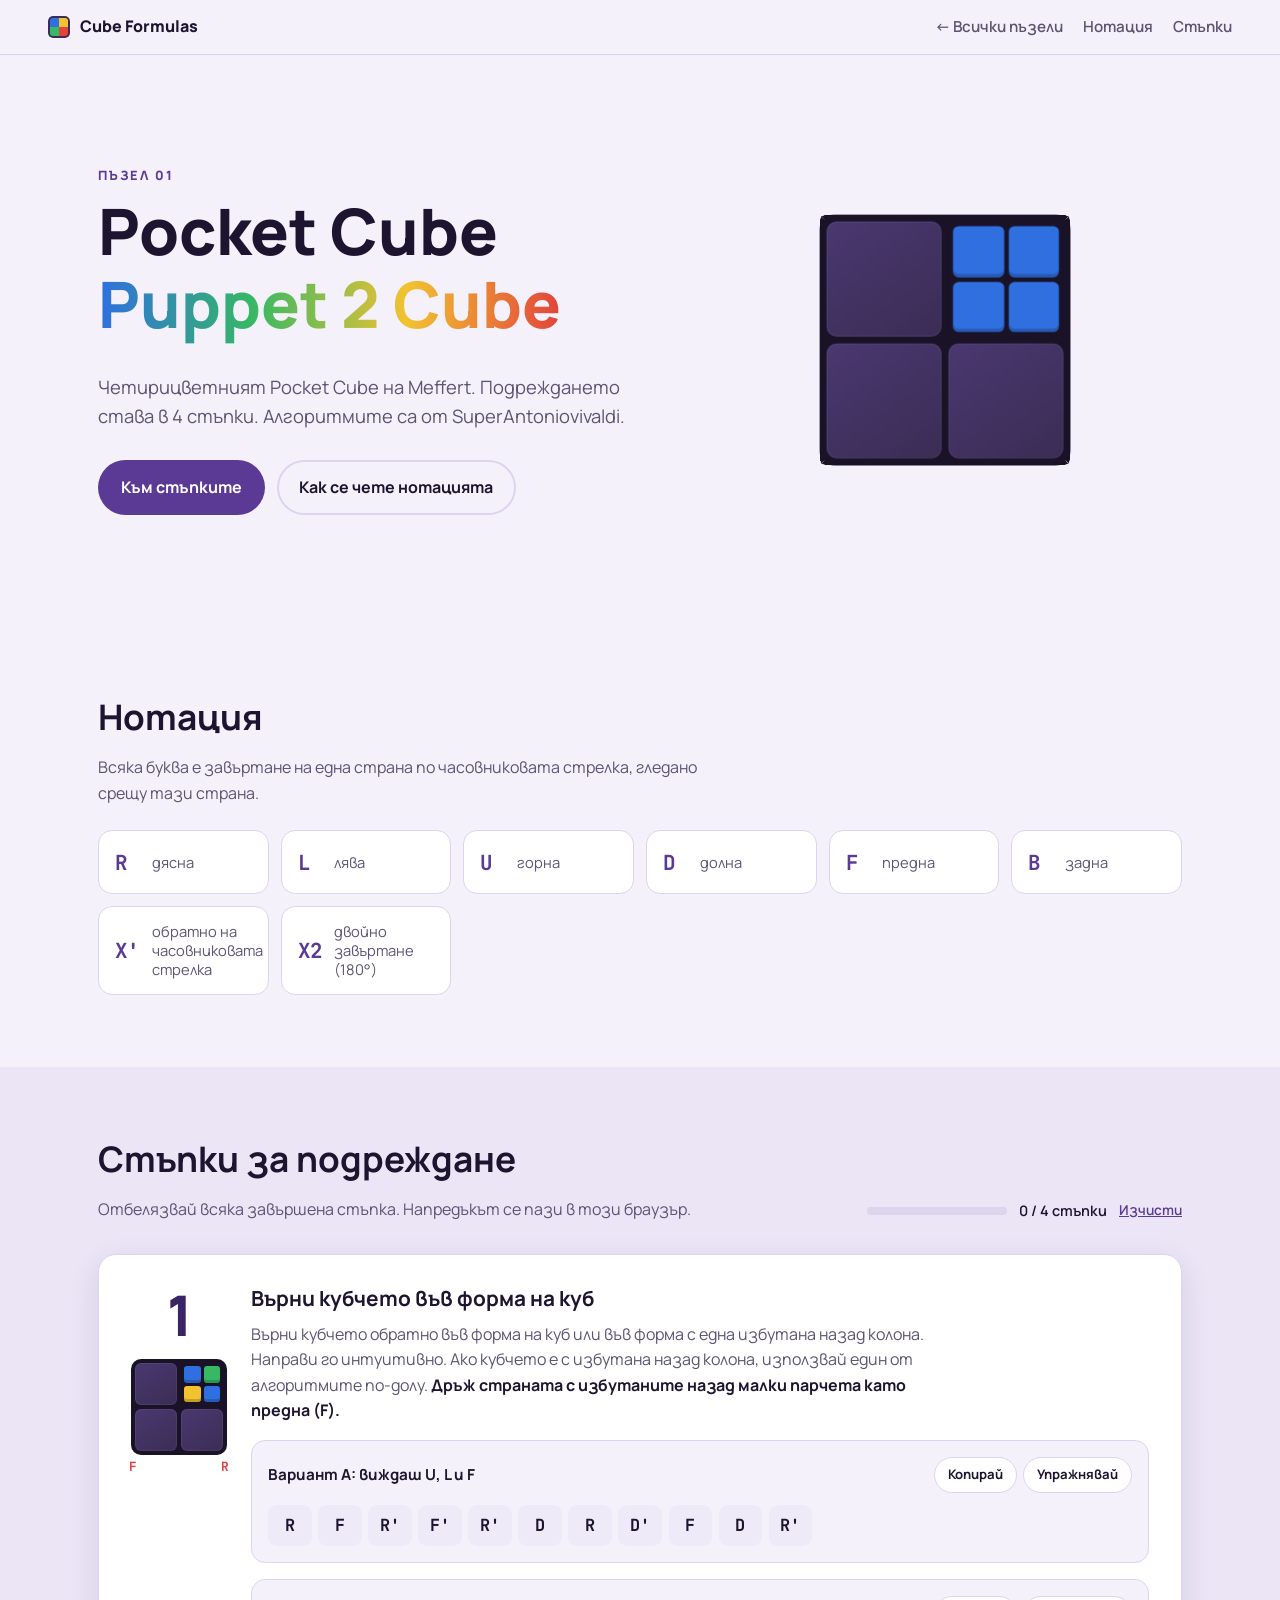
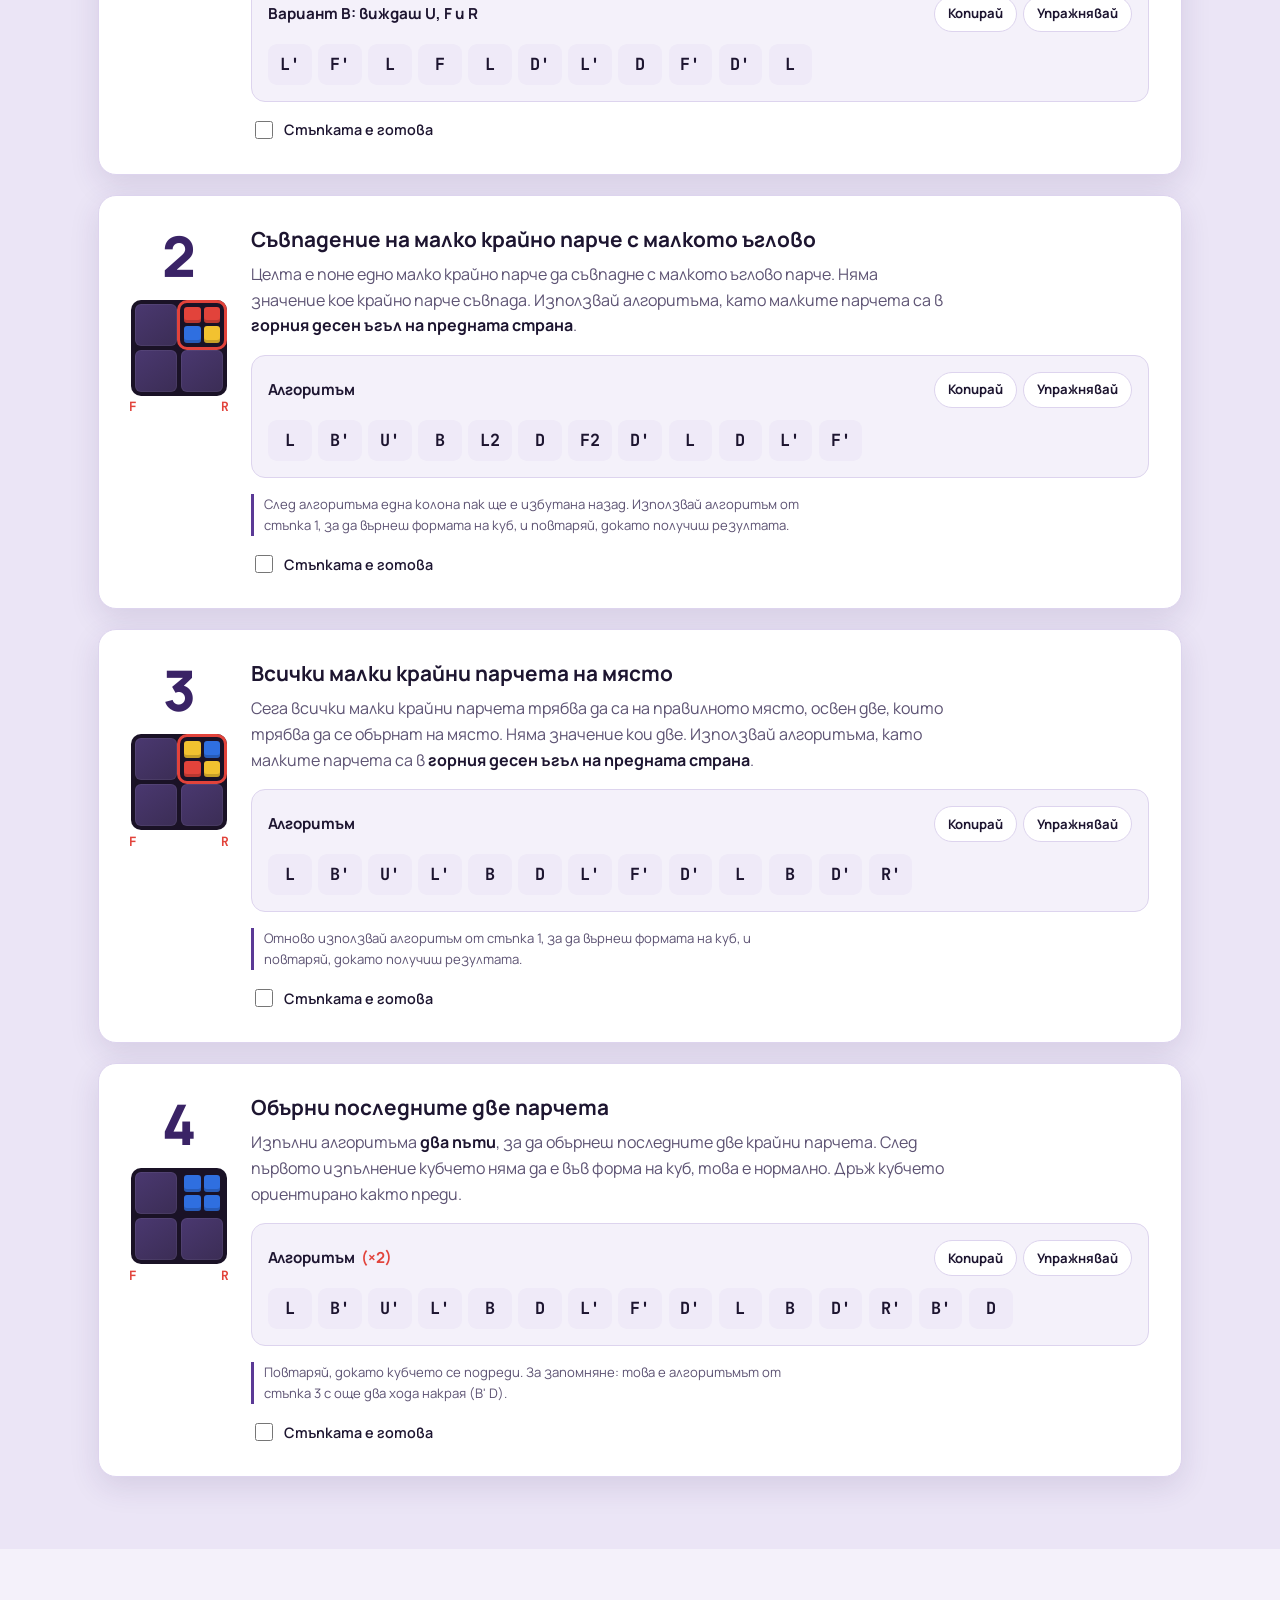
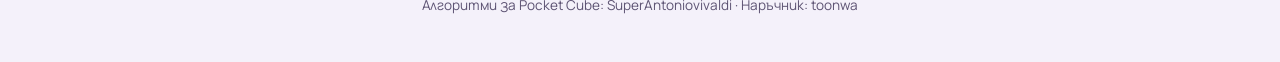
==== pocket-cube.html @ 92e326f6 "Split into home page with animated 4x4 cube and Pocket Cube page Pocket Cube small pieces now sit on" ====
<!doctype html>
<html lang="bg">
<head>
  <meta charset="utf-8">
  <meta name="viewport" content="width=device-width, initial-scale=1">
  <title>Pocket Cube Guide</title>
  <meta name="description" content="Как се подрежда четирицветният Pocket Cube (Puppet 2 Cube) на Meffert в 4 стъпки.">
  <link rel="preconnect" href="https://fonts.googleapis.com">
  <link rel="preconnect" href="https://fonts.gstatic.com" crossorigin>
  <link href="https://fonts.googleapis.com/css2?family=Manrope:wght@400;600;800&family=JetBrains+Mono:wght@500;700&display=swap" rel="stylesheet">
  <link rel="stylesheet" href="css/styles.css">
</head>
<body>
  <header class="topbar">
    <a class="brand" href="index.html" aria-label="Към началната страница">
      <span class="brand__mark" aria-hidden="true"></span>
      Cube Formulas
    </a>
    <nav class="topbar__nav" aria-label="Секции">
      <a href="index.html#puzzles">← Всички пъзели</a>
      <a class="nav-extra" href="#notation">Нотация</a>
      <a class="nav-extra" href="#steps">Стъпки</a>
    </nav>
  </header>

  <main id="top">
    <section class="hero hero--puzzle">
      <div class="hero__text">
        <p class="eyebrow">Пъзел 01</p>
        <h1>Pocket Cube<br><span class="accent">Puppet 2 Cube</span></h1>
        <p class="lead">
          Четирицветният Pocket Cube на Meffert. Подреждането става в 4 стъпки.
          Алгоритмите са от SuperAntoniovivaldi.
        </p>
        <div class="hero__actions">
          <a class="btn btn--primary" href="#steps">Към стъпките</a>
          <a class="btn btn--ghost" href="#notation">Как се чете нотацията</a>
        </div>
      </div>

      <div class="hero__visual" aria-hidden="true">
        <div class="scene">
          <div class="cube3d" id="cube3d"></div>
        </div>
      </div>
    </section>

    <section class="notation" id="notation">
      <h2>Нотация</h2>
      <p class="section-lead">
        Всяка буква е завъртане на една страна по часовниковата стрелка, гледано срещу тази страна.
      </p>
      <div class="notation__grid">
        <div class="note"><b>R</b><span>дясна</span></div>
        <div class="note"><b>L</b><span>лява</span></div>
        <div class="note"><b>U</b><span>горна</span></div>
        <div class="note"><b>D</b><span>долна</span></div>
        <div class="note"><b>F</b><span>предна</span></div>
        <div class="note"><b>B</b><span>задна</span></div>
        <div class="note note--mod"><b>X'</b><span>обратно на часовниковата стрелка</span></div>
        <div class="note note--mod"><b>X2</b><span>двойно завъртане (180°)</span></div>
      </div>
    </section>

    <section class="puzzle" id="pocket-cube">
      <div class="puzzle__head">
        <div>
          <h2>Стъпки за подреждане</h2>
          <p class="section-lead">
            Отбелязвай всяка завършена стъпка. Напредъкът се пази в този браузър.
          </p>
        </div>
        <div class="progress" aria-live="polite">
          <div class="progress__bar"><span id="progressFill"></span></div>
          <span id="progressText">0 / 4 стъпки</span>
          <button class="link-btn" id="resetProgress" type="button">Изчисти</button>
        </div>
      </div>

      <ol class="steps" id="steps"></ol>
    </section>
  </main>

  <footer class="footer">
    <p>Алгоритми за Pocket Cube: SuperAntoniovivaldi · Наръчник: toonwa</p>
  </footer>

  <div class="toast" id="toast" role="status" aria-live="polite"></div>

  <script src="js/pocket-cube.js"></script>
</body>
</html>
---- css/styles.css ----
:root {
  --bg: #f4f1fa;
  --bg-alt: #ebe5f6;
  --surface: #ffffff;
  --text: #1d1530;
  --muted: #5d5373;
  --border: #ddd4ee;
  --purple: #5b3a96;
  --purple-deep: #3a2366;
  --body: #3b2d55;        /* пластмасата на кубчето */
  --blue: #2f6fe0;
  --green: #36b864;
  --yellow: #f2c230;
  --red: #e2433b;
  --orange: #f28a2e;
  --white: #f4f2f7;
  --chip: #efeaf8;
  --chip-active: #5b3a96;
  --chip-active-text: #ffffff;
  --shadow: 0 10px 30px rgba(58, 35, 102, 0.12);
  --radius: 18px;
}

@media (prefers-color-scheme: dark) {
  :root:not([data-theme="light"]) {
    --bg: #140f1f;
    --bg-alt: #1b1529;
    --surface: #221a33;
    --text: #f1ecfa;
    --muted: #b3a8c9;
    --border: #352a4c;
    --purple: #a483e6;
    --purple-deep: #c9b5f5;
    --chip: #2d2343;
    --chip-active: #a483e6;
    --chip-active-text: #140f1f;
    --shadow: 0 10px 30px rgba(0, 0, 0, 0.35);
  }
}

:root[data-theme="dark"] {
  --bg: #140f1f;
  --bg-alt: #1b1529;
  --surface: #221a33;
  --text: #f1ecfa;
  --muted: #b3a8c9;
  --border: #352a4c;
  --purple: #a483e6;
  --purple-deep: #c9b5f5;
  --chip: #2d2343;
  --chip-active: #a483e6;
  --chip-active-text: #140f1f;
  --shadow: 0 10px 30px rgba(0, 0, 0, 0.35);
}

* { box-sizing: border-box; }

html { scroll-behavior: smooth; }

body {
  margin: 0;
  background: var(--bg);
  color: var(--text);
  font-family: "Manrope", system-ui, -apple-system, "Segoe UI", sans-serif;
  line-height: 1.6;
  -webkit-font-smoothing: antialiased;
}

h1, h2, h3 { line-height: 1.15; margin: 0 0 .5em; }
h2 { font-size: clamp(1.6rem, 3vw, 2.2rem); }
a { color: inherit; }

.eyebrow {
  margin: 0 0 .5rem;
  font-size: .8rem;
  font-weight: 800;
  letter-spacing: .14em;
  text-transform: uppercase;
  color: var(--purple);
}

.section-lead { color: var(--muted); max-width: 60ch; margin: 0; }

/* ---------- Top bar ---------- */
.topbar {
  position: sticky;
  top: 0;
  z-index: 10;
  display: flex;
  align-items: center;
  justify-content: space-between;
  gap: 1rem;
  padding: .9rem clamp(16px, 4vw, 48px);
  background: color-mix(in srgb, var(--bg) 85%, transparent);
  backdrop-filter: blur(10px);
  border-bottom: 1px solid var(--border);
}

.brand {
  display: flex;
  align-items: center;
  gap: .6rem;
  font-weight: 800;
  text-decoration: none;
}

.brand__mark {
  width: 22px;
  height: 22px;
  border-radius: 5px;
  background:
    linear-gradient(var(--blue), var(--blue)) 0 0 / 50% 50% no-repeat,
    linear-gradient(var(--yellow), var(--yellow)) 100% 0 / 50% 50% no-repeat,
    linear-gradient(var(--green), var(--green)) 0 100% / 50% 50% no-repeat,
    linear-gradient(var(--red), var(--red)) 100% 100% / 50% 50% no-repeat;
  box-shadow: inset 0 0 0 2px var(--body);
}

.topbar__nav { display: flex; gap: 1.25rem; font-weight: 600; font-size: .95rem; }
.topbar__nav a { text-decoration: none; color: var(--muted); }
.topbar__nav a:hover { color: var(--text); }

/* ---------- Buttons ---------- */
.btn {
  display: inline-flex;
  align-items: center;
  justify-content: center;
  padding: .8rem 1.3rem;
  border-radius: 999px;
  font-weight: 700;
  text-decoration: none;
  border: 2px solid transparent;
  transition: transform .15s ease, background .15s ease;
}
.btn:hover { transform: translateY(-2px); }
.btn--primary { background: var(--purple); color: #fff; }
:root[data-theme="dark"] .btn--primary { color: #140f1f; }
@media (prefers-color-scheme: dark) {
  :root:not([data-theme="light"]) .btn--primary { color: #140f1f; }
}
.btn--ghost { border-color: var(--border); }

.link-btn {
  background: none;
  border: 0;
  padding: 0;
  font: inherit;
  font-size: .85rem;
  color: var(--purple);
  cursor: pointer;
  text-decoration: underline;
}

/* ---------- Hero ---------- */
.hero {
  display: grid;
  grid-template-columns: 1.1fr .9fr;
  align-items: center;
  gap: 2rem;
  max-width: 1180px;
  margin: 0 auto;
  padding: clamp(48px, 9vw, 110px) clamp(16px, 4vw, 48px);
}

.hero h1 { font-size: clamp(2.3rem, 5.5vw, 4rem); font-weight: 800; }
.accent {
  background: linear-gradient(90deg, var(--blue), var(--green), var(--yellow), var(--red));
  -webkit-background-clip: text;
  background-clip: text;
  color: transparent;
}
.lead { font-size: 1.15rem; color: var(--muted); max-width: 52ch; }
.hero__actions { display: flex; flex-wrap: wrap; gap: .75rem; margin-top: 1.75rem; }

.hero__visual { display: grid; place-items: center; min-height: 320px; }

/* 3D cube */
.scene { width: 220px; height: 220px; perspective: 900px; }
.cube3d {
  --s: 220px;
  position: relative;
  width: var(--s);
  height: var(--s);
  transform-style: preserve-3d;
  animation: spin 14s linear infinite;
}
.cube3d:hover { animation-play-state: paused; }

@keyframes spin {
  from { transform: rotateX(-24deg) rotateY(0deg); }
  to   { transform: rotateX(-24deg) rotateY(360deg); }
}

.face {
  position: absolute;
  inset: 0;
  display: grid;
  grid-template-columns: 1fr 1fr;
  grid-template-rows: 1fr 1fr;
  gap: 6px;
  padding: 6px;
  background: #1a1226;
  border-radius: 14px;
}
.face--front  { transform: translateZ(calc(var(--s) / 2)); }
.face--back   { transform: rotateY(180deg) translateZ(calc(var(--s) / 2)); }
.face--right  { transform: rotateY(90deg) translateZ(calc(var(--s) / 2)); }
.face--left   { transform: rotateY(-90deg) translateZ(calc(var(--s) / 2)); }
.face--top    { transform: rotateX(90deg) translateZ(calc(var(--s) / 2)); }
.face--bottom { transform: rotateX(-90deg) translateZ(calc(var(--s) / 2)); }

.tile {
  border-radius: 9px;
  background: linear-gradient(145deg, #4a3870, var(--body));
  box-shadow: inset 0 0 0 1px rgba(255, 255, 255, .06);
}
.tile--small {
  display: grid;
  grid-template-columns: 1fr 1fr;
  gap: 4px;
  padding: 4px;
  background: #1a1226;
  box-shadow: none;
}
.sticker { border-radius: 5px; box-shadow: inset 0 -3px 0 rgba(0, 0, 0, .18); }

/* 4×4 куб (кубчетата се позиционират от js/cube4.js с matrix3d) */
.scene--big { width: 240px; height: 240px; perspective: 1000px; }
.rcube {
  position: relative;
  width: 240px;
  height: 240px;
  transform-style: preserve-3d;
  animation: spin4 28s linear infinite;
}
@keyframes spin4 {
  from { transform: rotateX(-26deg) rotateY(-35deg); }
  to   { transform: rotateX(-26deg) rotateY(325deg); }
}
.rcube__pivot {
  position: absolute;
  inset: 0;
  transform-style: preserve-3d;
}
.cubie {
  position: absolute;
  left: 90px;
  top: 90px;
  width: 60px;
  height: 60px;
  transform-style: preserve-3d;
}
.cubie__face {
  position: absolute;
  inset: 0;
  background: #1a1226;
  backface-visibility: hidden;
}
.cubie__face.has-sticker::after {
  content: "";
  position: absolute;
  inset: 4px;
  border-radius: 7px;
  background: var(--c);
  box-shadow: inset 0 -4px 0 rgba(0, 0, 0, .16), inset 0 3px 0 rgba(255, 255, 255, .18);
}
.cubie__face--front  { transform: translateZ(30px); }
.cubie__face--back   { transform: rotateY(180deg) translateZ(30px); }
.cubie__face--right  { transform: rotateY(90deg) translateZ(30px); }
.cubie__face--left   { transform: rotateY(-90deg) translateZ(30px); }
.cubie__face--top    { transform: rotateX(90deg) translateZ(30px); }
.cubie__face--bottom { transform: rotateX(-90deg) translateZ(30px); }

/* ---------- Catalog (home) ---------- */
.catalog {
  max-width: 1180px;
  margin: 0 auto;
  padding: clamp(40px, 6vw, 72px) clamp(16px, 4vw, 48px);
}
.catalog__grid {
  display: grid;
  grid-template-columns: repeat(auto-fill, minmax(min(100%, 320px), 1fr));
  gap: 1.25rem;
  margin-top: 1.75rem;
}
.card {
  display: flex;
  align-items: center;
  gap: 1.25rem;
  padding: 1.25rem;
  background: var(--surface);
  border: 1px solid var(--border);
  border-radius: var(--radius);
  box-shadow: var(--shadow);
  text-decoration: none;
  transition: transform .15s ease, border-color .15s ease;
}
.card:hover { transform: translateY(-3px); border-color: var(--purple); }
.card__visual--pocket {
  flex: none;
  width: 92px;
  height: 92px;
  display: grid;
  grid-template-columns: 1fr 1fr;
  gap: 4px;
  padding: 4px;
  background: #1a1226;
  border-radius: 12px;
}
.card__visual--pocket .tile { border-radius: 6px; }
.card__visual--pocket .tile--small { gap: 3px; padding: 3px; }
.card__visual--pocket .sticker { border-radius: 3px; }
.card__body { display: flex; flex-direction: column; gap: .2rem; }
.card__body .eyebrow { margin: 0; font-size: .72rem; }
.card__title { font-weight: 800; font-size: 1.15rem; line-height: 1.25; }
.card__text { color: var(--muted); font-size: .92rem; }
.card__cta { margin-top: .35rem; font-weight: 700; font-size: .9rem; color: var(--purple); }

/* ---------- Notation ---------- */
.notation, .puzzle {
  max-width: 1180px;
  margin: 0 auto;
  padding: clamp(40px, 6vw, 72px) clamp(16px, 4vw, 48px);
}
.notation__grid {
  display: grid;
  grid-template-columns: repeat(auto-fill, minmax(150px, 1fr));
  gap: .75rem;
  margin-top: 1.5rem;
}
.note {
  display: flex;
  align-items: center;
  gap: .8rem;
  padding: .9rem 1rem;
  background: var(--surface);
  border: 1px solid var(--border);
  border-radius: 14px;
}
.note b {
  font-family: "JetBrains Mono", ui-monospace, monospace;
  font-size: 1.3rem;
  color: var(--purple);
  min-width: 2ch;
}
.note span { color: var(--muted); font-size: .92rem; line-height: 1.3; }

/* ---------- Puzzle section ---------- */
.puzzle {
  background: var(--bg-alt);
  max-width: none;
}
.puzzle > * { max-width: 1084px; margin-left: auto; margin-right: auto; }

.puzzle__head {
  display: flex;
  flex-wrap: wrap;
  align-items: flex-end;
  justify-content: space-between;
  gap: 1.5rem;
  margin-bottom: 2rem;
}

.progress { display: flex; align-items: center; gap: .75rem; font-weight: 600; font-size: .9rem; }
.progress__bar {
  width: 140px;
  height: 8px;
  border-radius: 999px;
  background: var(--border);
  overflow: hidden;
}
.progress__bar span {
  display: block;
  height: 100%;
  width: 0;
  background: linear-gradient(90deg, var(--blue), var(--green));
  transition: width .3s ease;
}

.steps { list-style: none; margin: 0 auto; padding: 0; display: grid; gap: 1.25rem; }

.step {
  display: grid;
  grid-template-columns: auto 1fr;
  gap: 1.5rem;
  padding: clamp(18px, 3vw, 32px);
  background: var(--surface);
  border: 1px solid var(--border);
  border-radius: var(--radius);
  box-shadow: var(--shadow);
  transition: opacity .2s ease;
}
.step.is-done { opacity: .72; }

.step__aside { display: flex; flex-direction: column; align-items: center; gap: 1rem; }
.step__num {
  font-size: 3.5rem;
  font-weight: 800;
  line-height: 1;
  color: var(--purple-deep);
}

.step__body h3 { font-size: 1.3rem; }
.step__body p { margin: 0 0 1rem; color: var(--muted); max-width: 70ch; }
.step__body p strong { color: var(--text); }

.step__done {
  display: flex;
  align-items: center;
  gap: .5rem;
  margin-top: .5rem;
  font-weight: 600;
  font-size: .9rem;
  cursor: pointer;
}
.step__done input { width: 18px; height: 18px; accent-color: var(--green); }

/* Mini face diagram */
.mini {
  position: relative;
  width: 96px;
  height: 96px;
  display: grid;
  grid-template-columns: 1fr 1fr;
  grid-template-rows: 1fr 1fr;
  gap: 4px;
  padding: 4px;
  background: #1a1226;
  border-radius: 10px;
}
.mini .tile { border-radius: 6px; }
.mini .tile--small { gap: 3px; padding: 3px; border-radius: 6px; }
.mini .sticker { border-radius: 3px; }
.mini .tile--small.is-hl { outline: 3px solid var(--red); outline-offset: 1px; }
.mini__label {
  position: absolute;
  font-family: "JetBrains Mono", ui-monospace, monospace;
  font-weight: 700;
  font-size: .8rem;
  color: var(--red);
}
.mini__label--f { left: -2px; bottom: -22px; }
.mini__label--r { right: -2px; bottom: -22px; }

/* Algorithm card */
.algo {
  margin: 0 0 1rem;
  padding: 1rem;
  border: 1px solid var(--border);
  border-radius: 14px;
  background: var(--bg);
}
.algo__head {
  display: flex;
  flex-wrap: wrap;
  align-items: center;
  justify-content: space-between;
  gap: .5rem;
  margin-bottom: .75rem;
}
.algo__title { font-weight: 700; font-size: .95rem; }
.algo__title .repeat { color: var(--red); margin-left: .35rem; }
.algo__tools { display: flex; gap: .4rem; }

.tool {
  font: inherit;
  font-size: .82rem;
  font-weight: 700;
  padding: .4rem .8rem;
  border-radius: 999px;
  border: 1px solid var(--border);
  background: var(--surface);
  color: var(--text);
  cursor: pointer;
}
.tool:hover { border-color: var(--purple); }
.tool[aria-pressed="true"] { background: var(--purple); border-color: var(--purple); color: var(--chip-active-text); }

.moves { display: flex; flex-wrap: wrap; gap: .4rem; }
.move {
  position: relative;
  min-width: 2.6em;
  padding: .45rem .55rem;
  border-radius: 9px;
  background: var(--chip);
  font-family: "JetBrains Mono", ui-monospace, monospace;
  font-weight: 700;
  font-size: 1.05rem;
  text-align: center;
  cursor: default;
  transition: background .15s ease, transform .15s ease, color .15s ease;
}
.move.is-past { opacity: .45; }
.move.is-active {
  background: var(--chip-active);
  color: var(--chip-active-text);
  transform: translateY(-2px) scale(1.08);
}
.move[data-tip]:hover::after {
  content: attr(data-tip);
  position: absolute;
  left: 50%;
  bottom: calc(100% + 8px);
  transform: translateX(-50%);
  white-space: nowrap;
  padding: .35rem .6rem;
  border-radius: 8px;
  background: var(--text);
  color: var(--bg);
  font-family: "Manrope", system-ui, sans-serif;
  font-size: .78rem;
  font-weight: 600;
  pointer-events: none;
  z-index: 5;
}

.practice {
  display: none;
  align-items: center;
  gap: .6rem;
  margin-top: .9rem;
  font-size: .9rem;
}
.practice.is-on { display: flex; flex-wrap: wrap; }
.practice__count { font-weight: 700; min-width: 7ch; }
.practice__desc { color: var(--muted); }

.hint {
  display: block;
  font-size: .82rem;
  color: var(--muted);
  border-left: 3px solid var(--purple);
  padding-left: .6rem;
}

/* ---------- Footer & toast ---------- */
.footer {
  padding: 2rem clamp(16px, 4vw, 48px);
  text-align: center;
  font-size: .85rem;
  color: var(--muted);
}

.toast {
  position: fixed;
  left: 50%;
  bottom: 24px;
  transform: translate(-50%, 20px);
  padding: .6rem 1rem;
  border-radius: 10px;
  background: var(--text);
  color: var(--bg);
  font-weight: 600;
  font-size: .9rem;
  opacity: 0;
  pointer-events: none;
  transition: opacity .2s ease, transform .2s ease;
}
.toast.is-on { opacity: 1; transform: translate(-50%, 0); }

/* ---------- Responsive ---------- */
@media (max-width: 860px) {
  .hero { grid-template-columns: 1fr; text-align: left; }
  .hero__visual { min-height: 260px; order: -1; }
  .scene:not(.scene--big), .cube3d { width: 160px; height: 160px; }
  .cube3d { --s: 160px; }
  .scene--big { transform: scale(.78); }
}

@media (max-width: 600px) {
  .topbar__nav { gap: .9rem; font-size: .85rem; }
  .step { grid-template-columns: 1fr; }
  .step__aside { flex-direction: row; align-items: center; gap: 1.25rem; margin-bottom: 1.25rem; }
  .step__num { font-size: 2.6rem; }
  .move { font-size: .95rem; }
}

@media (prefers-reduced-motion: reduce) {
  .cube3d { animation: none; transform: rotateX(-24deg) rotateY(-35deg); }
  .rcube { animation: none; transform: rotateX(-26deg) rotateY(-35deg); }
  html { scroll-behavior: auto; }
}

@media (max-width: 480px) {
  .topbar__nav .nav-extra { display: none; }
}
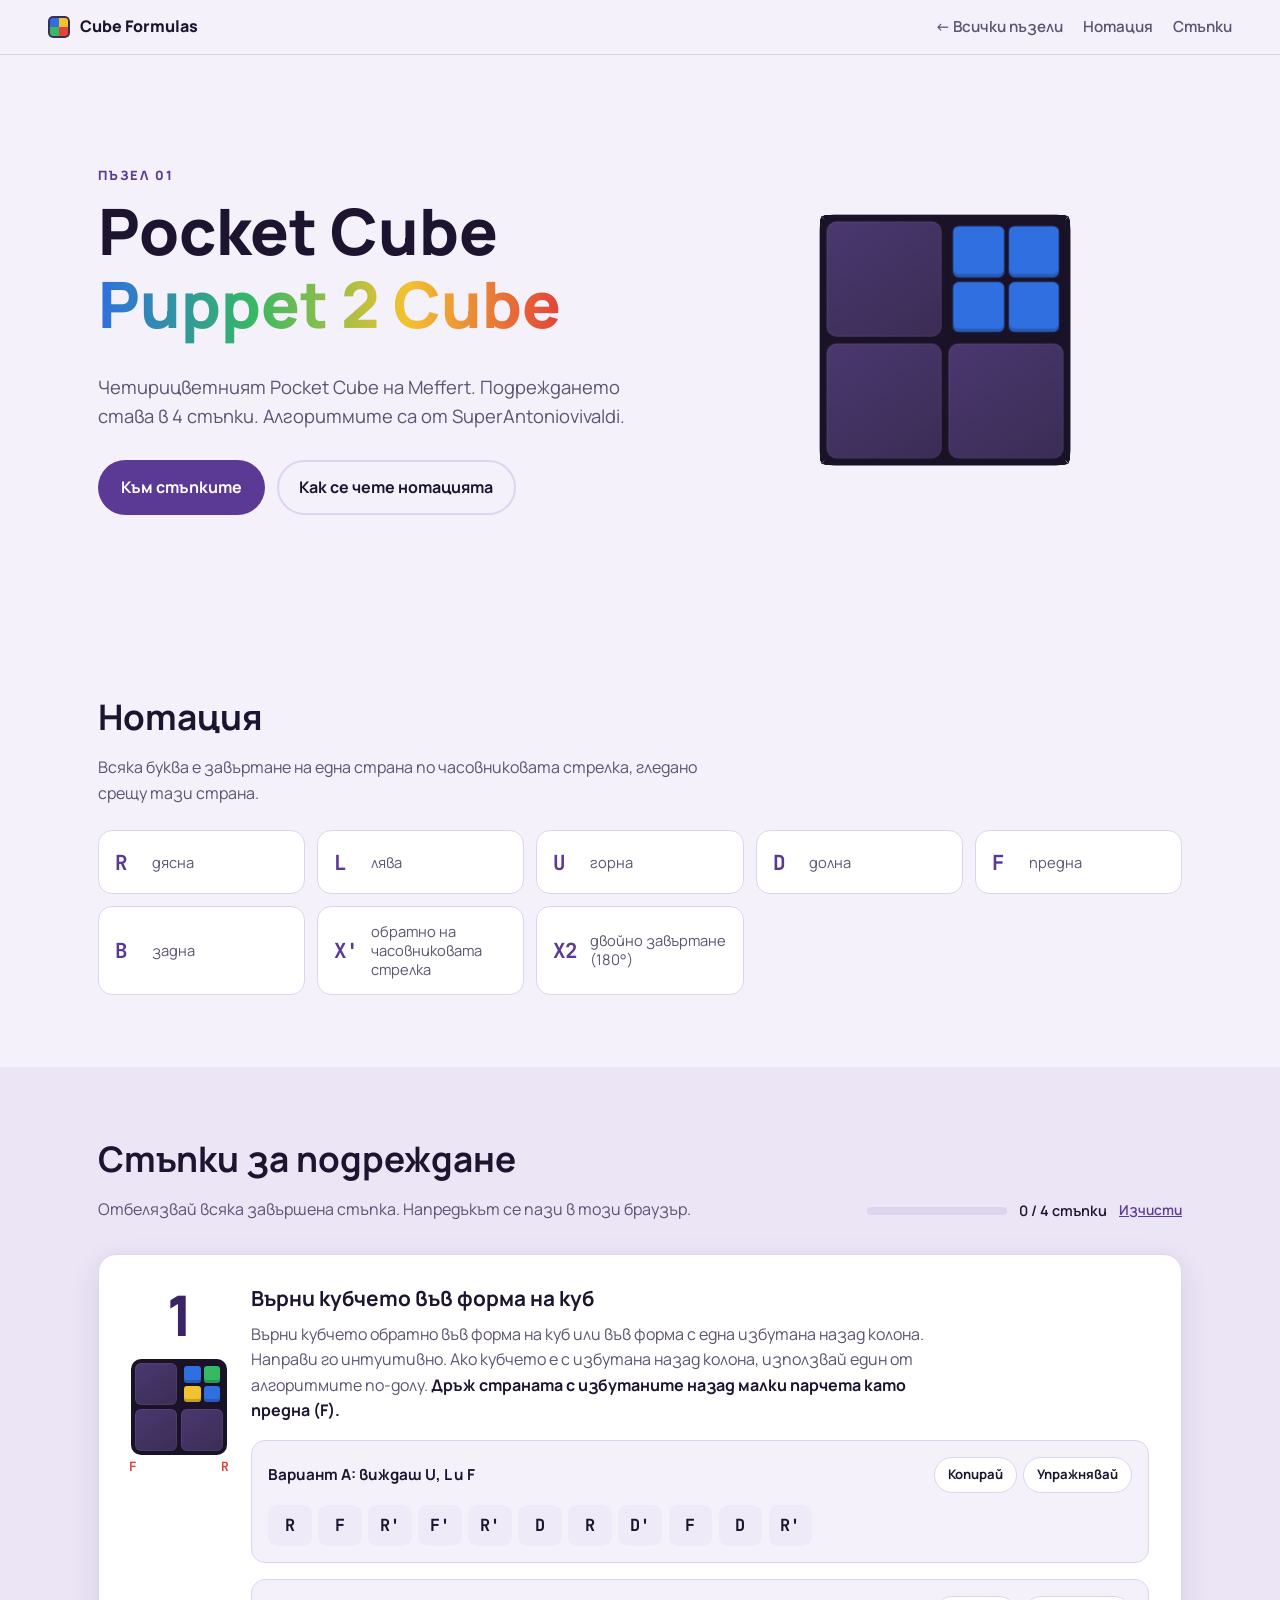
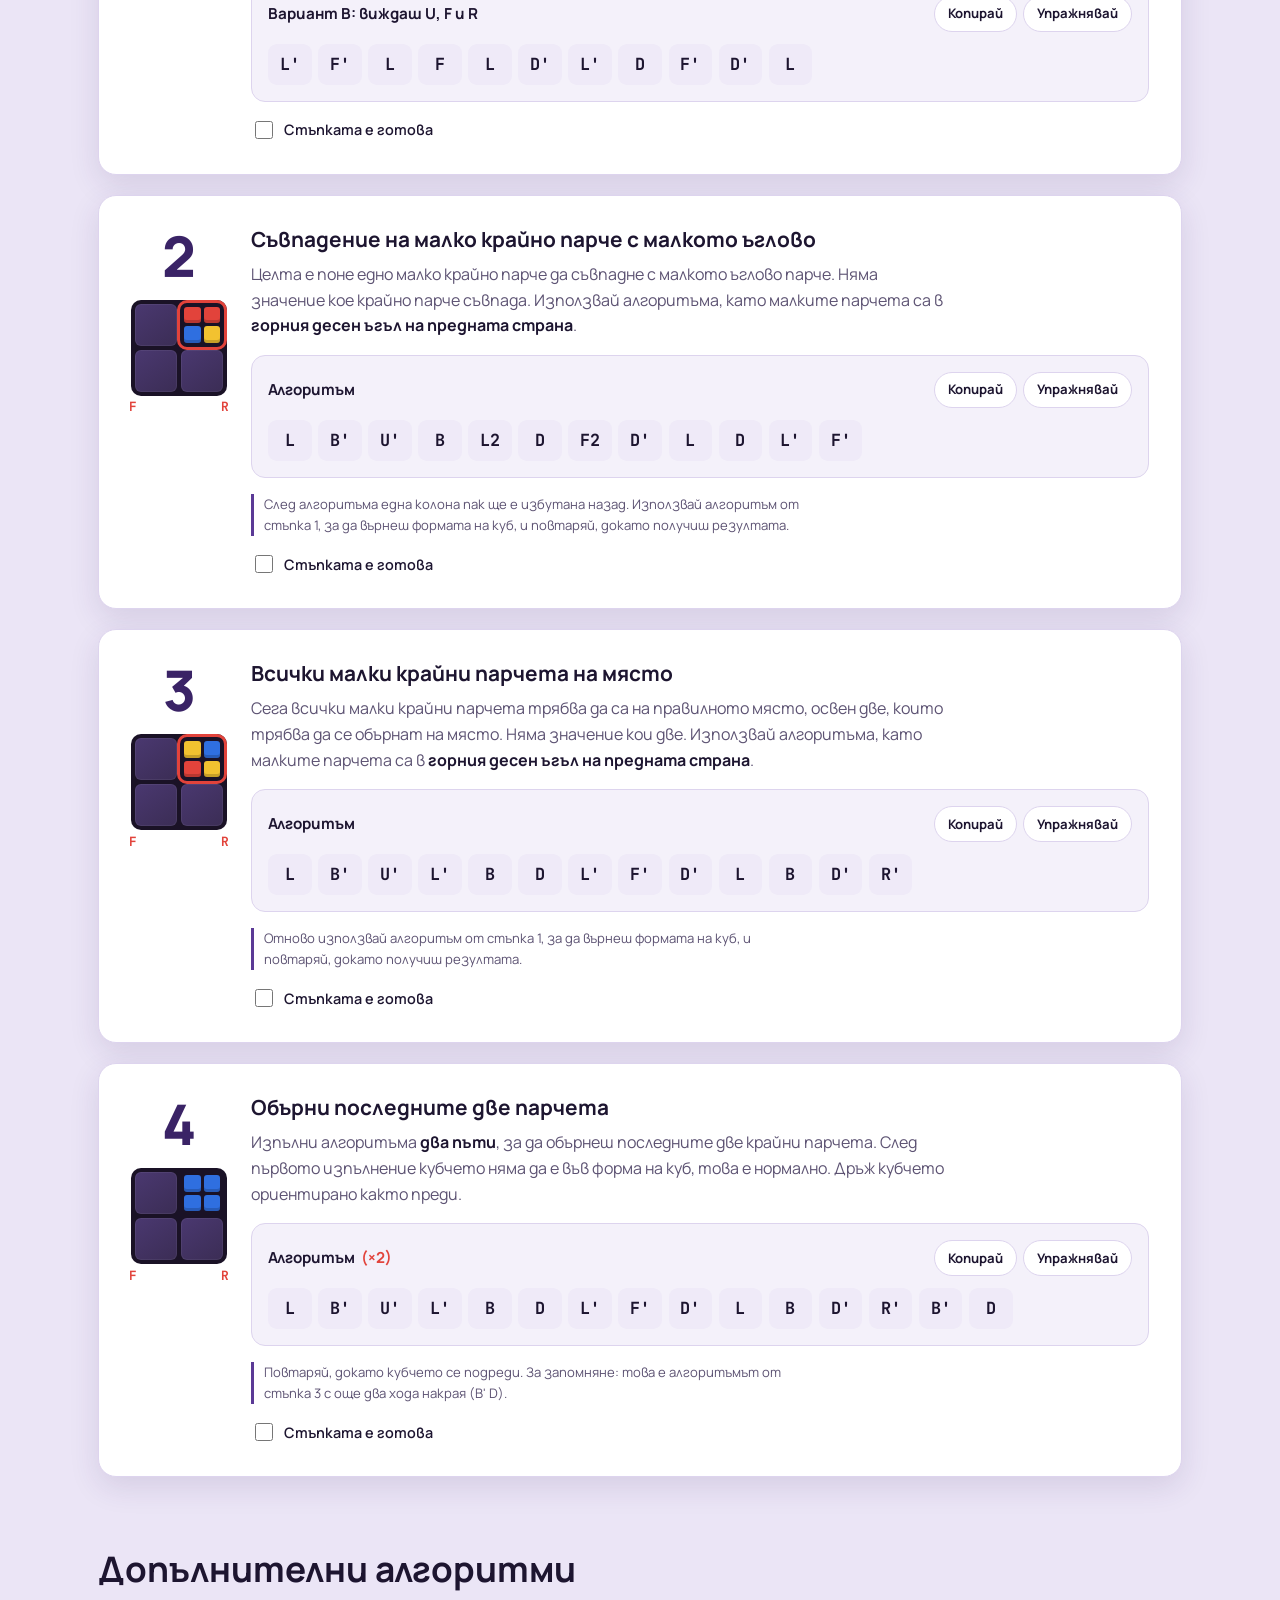
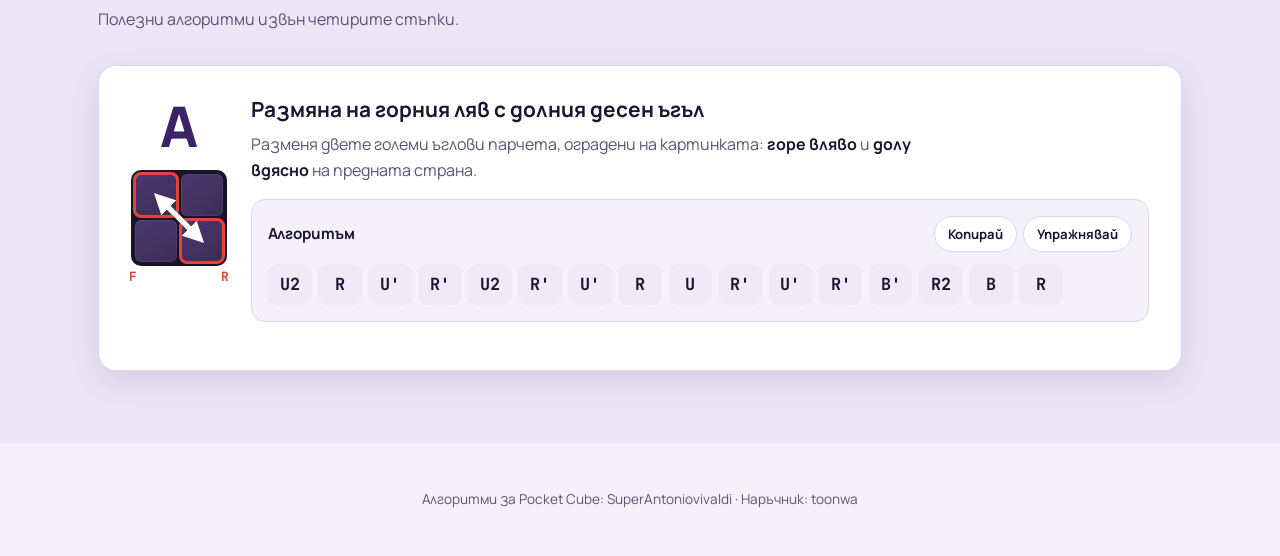
==== commit a999b092: "Pocket Cube: extra algorithm to swap top-left and bottom-right corners guide.js: optional progress t" ====
--- a/pocket-cube.html
+++ b/pocket-cube.html
@@ -79,6 +79,17 @@
 
       <ol class="steps" id="steps"></ol>
     </section>
+
+    <section class="puzzle puzzle--extra" id="extra">
+      <div class="puzzle__head">
+        <div>
+          <h2>Допълнителни алгоритми</h2>
+          <p class="section-lead">Полезни алгоритми извън четирите стъпки.</p>
+        </div>
+      </div>
+
+      <ol class="steps" id="extras"></ol>
+    </section>
   </main>
 
   <footer class="footer">
@@ -87,6 +98,7 @@
 
   <div class="toast" id="toast" role="status" aria-live="polite"></div>
 
+  <script src="js/guide.js"></script>
   <script src="js/pocket-cube.js"></script>
 </body>
 </html>
--- a/css/styles.css
+++ b/css/styles.css
@@ -14,6 +14,7 @@
   --red: #e2433b;
   --orange: #f28a2e;
   --white: #f4f2f7;
+  --sq1-gray: #c2bfcc;
   --chip: #efeaf8;
   --chip-active: #5b3a96;
   --chip-active-text: #ffffff;
@@ -271,6 +272,63 @@
 .cubie__face--top    { transform: rotateX(90deg) translateZ(30px); }
 .cubie__face--bottom { transform: rotateX(-90deg) translateZ(30px); }
 
+/* Square-1 (стените са SVG от js/square-1.js) */
+.sq1 { animation-duration: 18s; }
+.sq1__face {
+  border: 2px solid #1a1226;
+  display: block;
+  padding: 0;
+  background: #1a1226;
+  border-radius: 12px;
+  overflow: hidden;
+}
+.sq1__svg { display: block; width: 100%; height: 100%; }
+.sq1__svg line {
+  stroke: #1a1226;
+  stroke-width: 3.2;
+  stroke-linecap: round;
+}
+.sq1__svg rect { stroke: #1a1226; stroke-width: 6; }
+.sq1__svg polygon {
+  stroke: #1a1226;
+  stroke-width: 3.2;
+  stroke-linejoin: round;
+}
+
+/* Square-1, който се върти с мишката (стъпка 1) */
+.sq1-viewer {
+  position: relative;
+  width: 150px;
+  height: 190px;
+  padding-bottom: 22px;
+  display: grid;
+  place-items: center;
+  perspective: 700px;
+  cursor: grab;
+  touch-action: none;
+  user-select: none;
+  border-radius: 14px;
+}
+.sq1-viewer.is-dragging { cursor: grabbing; }
+.sq1-viewer:focus-visible { outline: 3px solid var(--purple); outline-offset: 2px; }
+.sq1-viewer .cube3d {
+  --s: 92px;
+  width: 92px;
+  height: 92px;
+  animation: none;
+}
+.sq1-viewer .sq1__face { border-radius: 6px; }
+.sq1-viewer__hint {
+  position: absolute;
+  bottom: 0;
+  left: 0;
+  right: 0;
+  text-align: center;
+  font-size: .75rem;
+  font-weight: 600;
+  color: var(--muted);
+}
+
 /* ---------- Catalog (home) ---------- */
 .catalog {
   max-width: 1180px;
@@ -310,6 +368,15 @@
 .card__visual--pocket .tile { border-radius: 6px; }
 .card__visual--pocket .tile--small { gap: 3px; padding: 3px; }
 .card__visual--pocket .sticker { border-radius: 3px; }
+.card__visual--sq1 {
+  flex: none;
+  width: 92px;
+  height: 92px;
+  border-radius: 12px;
+  overflow: hidden;
+  box-shadow: 0 0 0 3px #1a1226;
+}
+.card__visual--sq1 svg { display: block; width: 100%; height: 100%; }
 .card__body { display: flex; flex-direction: column; gap: .2rem; }
 .card__body .eyebrow { margin: 0; font-size: .72rem; }
 .card__title { font-weight: 800; font-size: 1.15rem; line-height: 1.25; }
@@ -324,7 +391,7 @@
 }
 .notation__grid {
   display: grid;
-  grid-template-columns: repeat(auto-fill, minmax(150px, 1fr));
+  grid-template-columns: repeat(auto-fill, minmax(200px, 1fr));
   gap: .75rem;
   margin-top: 1.5rem;
 }
@@ -342,6 +409,8 @@
   font-size: 1.3rem;
   color: var(--purple);
   min-width: 2ch;
+  flex: none;
+  white-space: nowrap;
 }
 .note span { color: var(--muted); font-size: .92rem; line-height: 1.3; }
 
@@ -584,3 +653,19 @@
 @media (max-width: 480px) {
   .topbar__nav .nav-extra { display: none; }
 }
+
+.resource { margin: .75rem 0 0; font-size: .92rem; color: var(--muted); }
+.resource a { color: var(--purple); font-weight: 700; }
+
+/* Pocket Cube: допълнителни алгоритми */
+.puzzle--extra { padding-top: 0; }
+.mini--swap .tile.is-hl { outline: 3px solid var(--red); outline-offset: -1px; }
+.mini__arrow {
+  position: absolute;
+  inset: 4px;
+  width: calc(100% - 8px);
+  height: calc(100% - 8px);
+  pointer-events: none;
+}
+.mini__arrow line { stroke: #fff; stroke-width: 6; stroke-linecap: round; }
+.mini__arrow path { fill: #fff; }
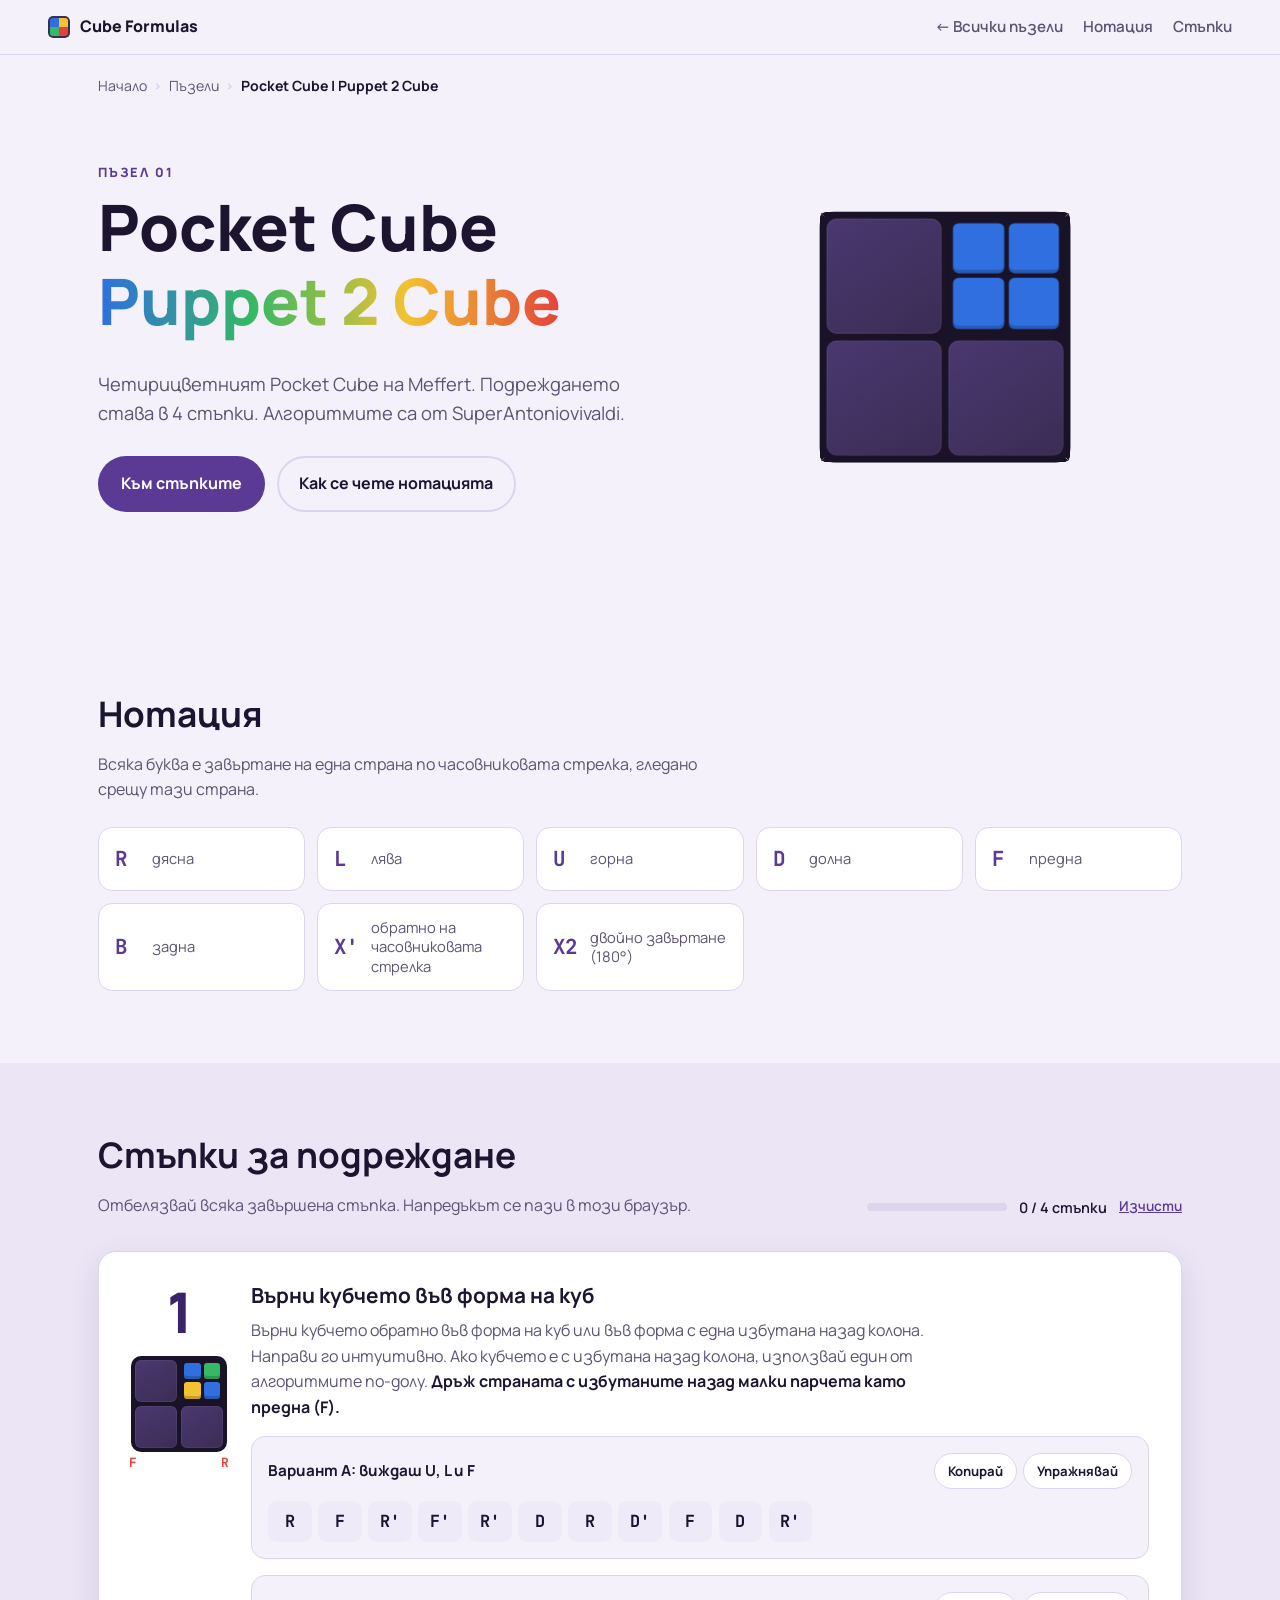
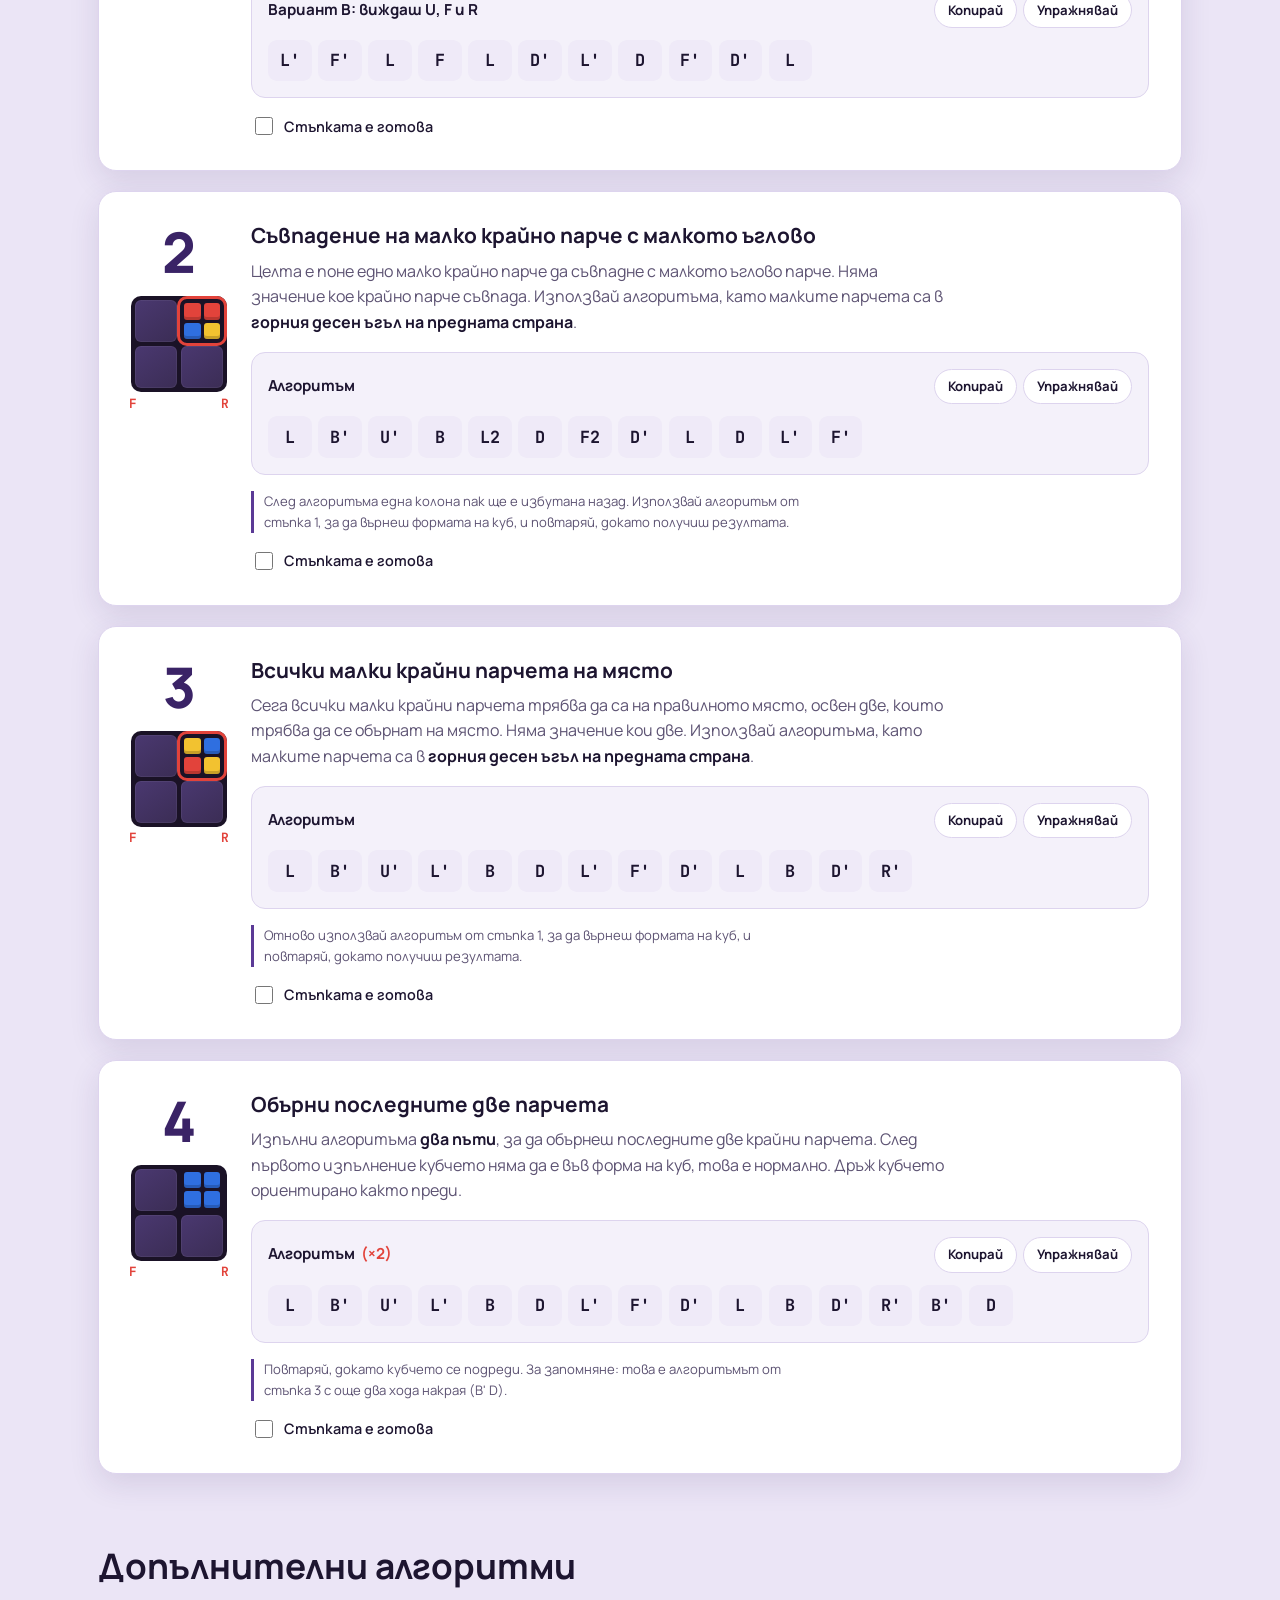
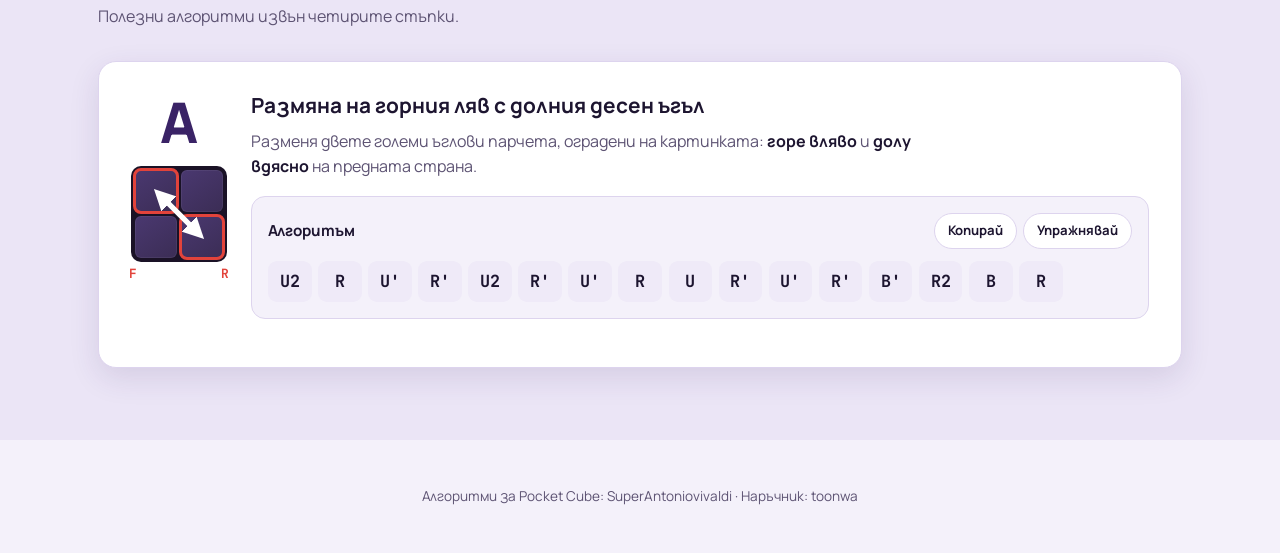
==== commit 024fc243: "Add breadcrumbs to puzzle pages Co-Authored-By: Claude Opus 5.5 <noreply@anthropic.com>" ====
--- a/pocket-cube.html
+++ b/pocket-cube.html
@@ -24,6 +24,13 @@
   </header>
 
   <main id="top">
+    <nav class="breadcrumb" aria-label="Навигационна пътека">
+      <ol>
+        <li><a href="index.html">Начало</a></li>
+        <li><a href="index.html#puzzles">Пъзели</a></li>
+        <li><span aria-current="page">Pocket Cube | Puppet 2 Cube</span></li>
+      </ol>
+    </nav>
     <section class="hero hero--puzzle">
       <div class="hero__text">
         <p class="eyebrow">Пъзел 01</p>
--- a/css/styles.css
+++ b/css/styles.css
@@ -669,3 +669,25 @@
 }
 .mini__arrow line { stroke: #fff; stroke-width: 6; stroke-linecap: round; }
 .mini__arrow path { fill: #fff; }
+
+/* ---------- Breadcrumb ---------- */
+.breadcrumb {
+  max-width: 1180px;
+  margin: 0 auto;
+  padding: 1.25rem clamp(16px, 4vw, 48px) 0;
+  font-size: .88rem;
+}
+.breadcrumb ol {
+  display: flex;
+  flex-wrap: wrap;
+  gap: .4rem;
+  margin: 0;
+  padding: 0;
+  list-style: none;
+}
+.breadcrumb li { display: flex; align-items: center; gap: .4rem; color: var(--muted); }
+.breadcrumb li + li::before { content: "›"; color: var(--border); font-weight: 800; }
+.breadcrumb a { color: var(--muted); text-decoration: none; }
+.breadcrumb a:hover { color: var(--purple); text-decoration: underline; }
+.breadcrumb [aria-current="page"] { color: var(--text); font-weight: 700; }
+.breadcrumb + .hero { padding-top: clamp(28px, 5vw, 64px); }
